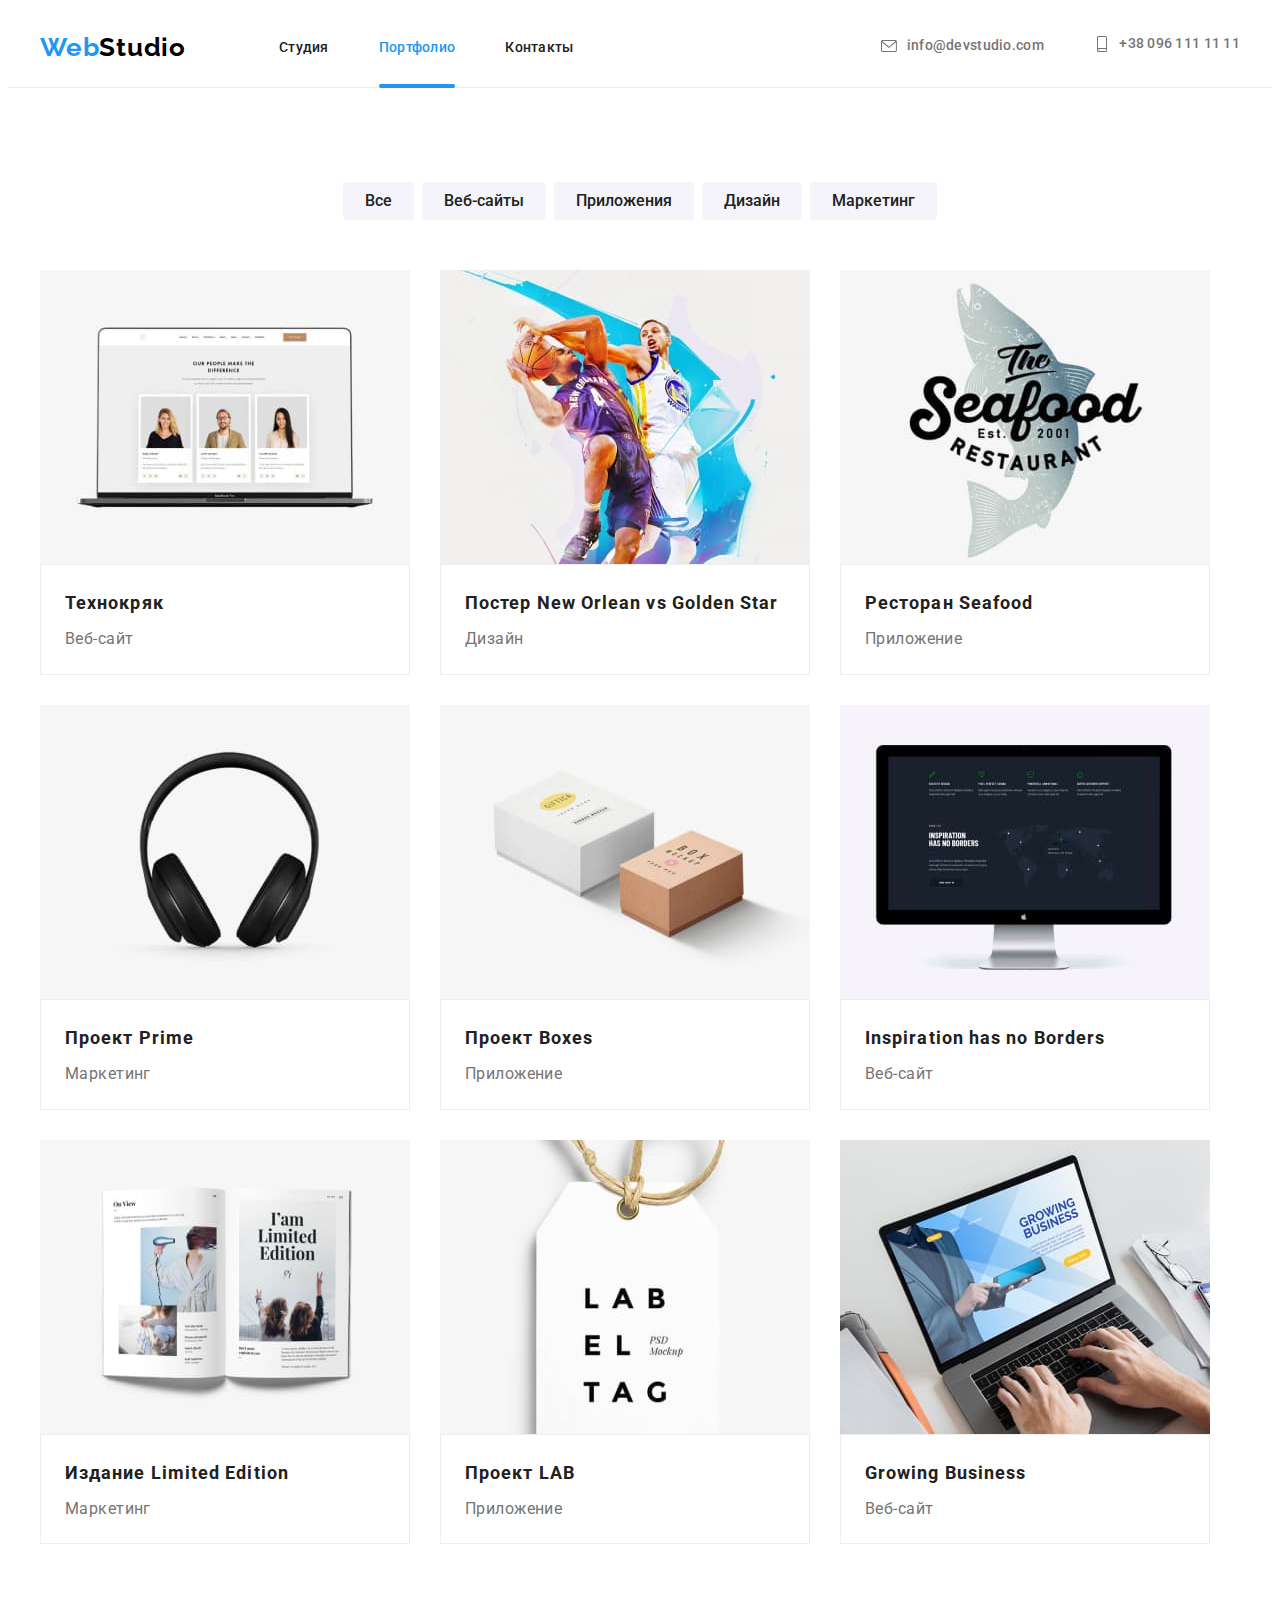
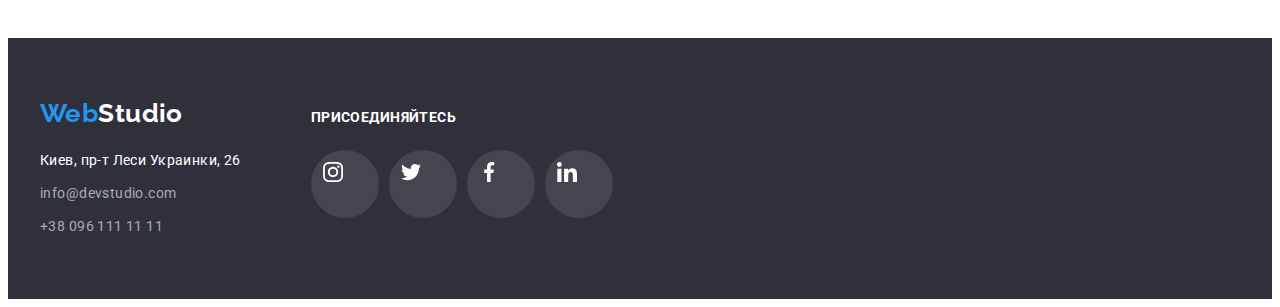
==== portfolio.html @ 2ba8c505 "склонував реп" ====
<!DOCTYPE html>
<html lang="en">
  <head>
    <meta charset="UTF-8" />
    <meta http-equiv="X-UA-Compatible" content="IE=edge" />
    <meta name="viewport" content="width=device-width, initial-scale=1.0" />
    <title>webstudio</title>

    <!--google fonts-->

    <link rel="preconnect" href="https://fonts.googleapis.com" />
    <link rel="preconnect" href="https://fonts.gstatic.com" crossorigin />
    <link
      href="https://fonts.googleapis.com/css2?family=Raleway:wght@700&family=Roboto:wght@400;500;700;900&display=swap"
      rel="stylesheet"
    />

    <!-- normalize -->

    <link
      rel="stylesheet"
      href="https://cdnjs.cloudflare.com/ajax/libs/modern-normalize/1.0.0/modern-normalize.min.css"
      integrity="sha512-ISS7cAi1PEhQ8jnbJpJZMd29NlhNj4AWYyLOSp2CE/CsHxTCu+r+t0D2yoJudVrd0/8fTVPUVDzY5Tvli75u/g=="
      crossorigin="anonymous"
    />

    <!--CSS-->

    <link rel="stylesheet" href="./css/styles.css" />
  </head>
  <body>
    <!--header page-->

    <header class="page-header">
      <div class="container header-container">
        <nav class="main-nav">
          <a href="#" class="logo-img" lang="en"
            ><span class="logo-web" lang="en">Web</span>Studio</a
          >

          <ul class="site-nav">
            <li class="site-nav-item">
              <a class="site-nav-link" href="./index.html">Студия</a>
            </li>
            <li class="site-nav-item">
              <a class="site-nav-link current" href="./portfolio.html">Портфолио</a>
            </li>
            <li class="site-nav-item">
              <a class="site-nav-link" href="">Контакты</a>
            </li>
          </ul>
        </nav>
        <ul class="auth-nav">
          <li class="auth-nav-item">
            <a class="auth-nav-link" href="mailto:info@devstudio.com">
              <svg class="auth-nav-icon" width="16" height="12">
                <use href="./images/symbol-defs.svg#icon-envelope"></use>
              </svg>
              info@devstudio.com</a
            >
          </li>
          <li class="auth-nav-item">
            <a class="auth-nav-link" href="tel:+380961111111">
              <svg class="auth-nav-icon" width="12" height="16">
                <use href="./images/symbol-defs.svg#icon-smartphone" width="10" height="16"></use>
              </svg>
              +38 096 111 11 11</a
            >
          </li>
        </ul>
      </div>
    </header>
    <main>
      <!--section-->

      <section class="section">
        <h1 class="visually-hidden">Заголовок которого нет</h1>
        <div class="container">
          <ul class="filter">
            <li class="filter-item">
              <button class="filter-button" type="button">Все</button>
            </li>
            <li class="filter-item">
              <button class="filter-button" type="button">Веб-сайты</button>
            </li>
            <li class="filter-item">
              <button class="filter-button" type="button">Приложения</button>
            </li>
            <li class="filter-item">
              <button class="filter-button" type="button">Дизайн</button>
            </li>
            <li class="filter-item">
              <button class="filter-button" type="button">Маркетинг</button>
            </li>
          </ul>

          <ul class="gallery">
            <li class="gallery-item">
              <a class="foto-link" href="#">
                <div class="product-thumb">
                  <p class="product-text">
                    Технокряк это современная площадка распространения коронавируса. Компании
                    используют эту платформу для цифрового шпионажа и атак на защищённые сервера
                    конкурентов.
                  </p>

                  <img src="./images/pphoto.jpg" alt="ноутбук" />
                </div>
                <div class="card-content">
                  <h2 class="gallery-title">Технокряк</h2>
                  <p class="gallery-text">Веб-сайт</p>
                </div></a
              >
            </li>

            <li class="gallery-item">
              <a class="foto-link" href="#">
                <div class="product-thumb">
                  <p class="product-text">
                    Технокряк это современная площадка распространения коронавируса. Компании
                    используют эту платформу для цифрового шпионажа и атак на защищённые сервера
                    конкурентов.
                  </p>
                  <img src="./images/pphoto1.jpg" alt="ноутбук" />
                </div>
                <div class="card-content">
                  <h2 class="gallery-title">Постер New Orlean vs Golden Star</h2>
                  <p class="gallery-text">Дизайн</p>
                </div></a
              >
            </li>

            <li class="gallery-item">
              <a class="foto-link" href="#">
                <div class="product-thumb">
                  <p class="product-text">
                    Технокряк это современная площадка распространения коронавируса. Компании
                    используют эту платформу для цифрового шпионажа и атак на защищённые сервера
                    конкурентов.
                  </p>
                  <img src="./images/pphoto2.jpg" alt="ноутбук" />
                </div>
                <div class="card-content">
                  <h2 class="gallery-title">Ресторан Seafood</h2>
                  <p class="gallery-text">Приложение</p>
                </div></a
              >
            </li>

            <li class="gallery-item">
              <a class="foto-link" href="#">
                <div class="product-thumb">
                  <p class="product-text">
                    Технокряк это современная площадка распространения коронавируса. Компании
                    используют эту платформу для цифрового шпионажа и атак на защищённые сервера
                    конкурентов.
                  </p>
                  <img src="./images/pphoto4.jpg" alt="ноутбук" />
                </div>
                <div class="card-content">
                  <h2 class="gallery-title">Проект Prime</h2>
                  <p class="gallery-text">Маркетинг</p>
                </div></a
              >
            </li>

            <li class="gallery-item">
              <a class="foto-link" href="#">
                <div class="product-thumb">
                  <p class="product-text">
                    Технокряк это современная площадка распространения коронавируса. Компании
                    используют эту платформу для цифрового шпионажа и атак на защищённые сервера
                    конкурентов.
                  </p>
                  <img src="./images/pphoto5.jpg" alt="ноутбук" />
                </div>
                <div class="card-content">
                  <h2 class="gallery-title">Проект Boxes</h2>
                  <p class="gallery-text">Приложение</p>
                </div></a
              >
            </li>

            <li class="gallery-item">
              <a class="foto-link" href="#">
                <div class="product-thumb">
                  <p class="product-text">
                    Технокряк это современная площадка распространения коронавируса. Компании
                    используют эту платформу для цифрового шпионажа и атак на защищённые сервера
                    конкурентов.
                  </p>
                  <img src="./images/pphoto6.jpg" alt="ноутбук" />
                </div>
                <div class="card-content">
                  <h2 class="gallery-title" lang="en">Inspiration has no Borders</h2>
                  <p class="gallery-text">Веб-сайт</p>
                </div></a
              >
            </li>

            <li class="gallery-item">
              <a class="foto-link" href="#">
                <div class="product-thumb">
                  <p class="product-text">
                    Технокряк это современная площадка распространения коронавируса. Компании
                    используют эту платформу для цифрового шпионажа и атак на защищённые сервера
                    конкурентов.
                  </p>
                  <img src="./images/pphoto7.jpg" alt="ноутбук" />
                </div>
                <div class="card-content">
                  <h2 class="gallery-title">Издание Limited Edition</h2>
                  <p class="gallery-text">Маркетинг</p>
                </div></a
              >
            </li>

            <li class="gallery-item">
              <a class="foto-link" href="#">
                <div class="product-thumb">
                  <p class="product-text">
                    Технокряк это современная площадка распространения коронавируса. Компании
                    используют эту платформу для цифрового шпионажа и атак на защищённые сервера
                    конкурентов.
                  </p>
                  <img src="./images/pphoto8.jpg" alt="ноутбук" />
                </div>
                <div class="card-content">
                  <h2 class="gallery-title">Проект LAB</h2>
                  <p class="gallery-text">Приложение</p>
                </div></a
              >
            </li>

            <li class="gallery-item">
              <a class="foto-link" href="#">
                <div class="product-thumb">
                  <p class="product-text">
                    Технокряк это современная площадка распространения коронавируса. Компании
                    используют эту платформу для цифрового шпионажа и атак на защищённые сервера
                    конкурентов.
                  </p>
                  <img src="./images/pphoto9.jpg" alt="ноутбук" />
                </div>
                <div class="card-content">
                  <h2 class="gallery-title" lang="en">Growing Business</h2>
                  <p class="gallery-text">Веб-сайт</p>
                </div></a
              >
            </li>
          </ul>
        </div>
      </section>
    </main>

    <!--Footer-->

    <footer class="footer">
      <div class="container footer-container">
        <div>
          <a href="#" class="logo-studio" lang="en"
            >Web<span class="logo" lang="en">Studio</span></a
          >
          <address>
            <ul class="contacts">
              <li class="contact-item">Киев, пр-т Леси Украинки, 26</li>
              <li class="contact-item">
                <a class="contact-item link" href="mailto:info@devstudio.com">info@devstudio.com</a>
              </li>
              <li class="contact-item">
                <a class="contact-item link" href="tel:+380961111111">+38 096 111 11 11</a>
              </li>
            </ul>
          </address>
        </div>

        <!-- social-footer -->

        <div class="social-footer">
          <b class="follow">Присоединяйтесь</b>
          <ul class="footer-item">
            <li class="logos">
              <a href="#" class="social-icon">
                <svg class="page" width="20" height="20">
                  <use href="./images/symbol-defs.svg#icon-instagram"></use>
                </svg>
              </a>
            </li>

            <li class="logos">
              <a href="#" class="social-icon"
                ><svg class="page" width="20" height="20">
                  <use href="./images/symbol-defs.svg#icon-twitter"></use></svg
              ></a>
            </li>

            <li class="logos">
              <a href="#" class="social-icon"
                ><svg class="page" width="20" height="20">
                  <use href="./images/symbol-defs.svg#icon-facebook"></use></svg
              ></a>
            </li>

            <li class="logos">
              <a href="#" class="social-icon"
                ><svg class="page" width="20" height="20">
                  <use href="./images/symbol-defs.svg#icon-linkedin"></use></svg
              ></a>
            </li>
          </ul>
        </div>
      </div>
    </footer>
  </body>
</html>
---- css/styles.css ----
h1,
h2,
h3,
h4,
h5,
h6,
p {
  margin: 0;
}

ul {
  margin: 0;
  padding: 0;
  list-style: none;
}

img {
  display: block;
  max-width: 100%;
  height: auto;
}

/* root */

:root {
  --accent-color: #2196f3;
  --primary-text-color: #757575;
  --bg-color: #f5f4fa;
  --title-text-color: #212121;
  --logo-color: #000000;
  --main-font: 'Roboto', sans-serif;
  --secondary-font: 'Raleway', sans-serif;
  --card-shadow: 0px 1px 3px rgba(0, 0, 0, 0.12), 0px 1px 1px rgba(0, 0, 0, 0.14),
    0px 2px 1px rgba(0, 0, 0, 0.2);
}

/* body */

body {
  font-family: var(--main-font);
  color: var(--primary-text-color);
  background-color: #ffffff;
  font-size: 14px;
  line-height: 1.7;
  letter-spacing: 0.03em;
}

/* logo */

.page-header {
  border-bottom: 1px solid #ececec;
}

.logo-img {
  color: var(--logo-color);
  font-family: var(--secondary-font);
  font-weight: 700;
  font-size: 26px;
  line-height: 1.19;
  text-decoration: none;
  letter-spacing: 0.03em;
  cursor: pointer;
  margin-right: 93px;
}

.logo-web {
  color: var(--accent-color);
  font-family: var(--secondary-font);
  font-weight: 700;
  font-size: 26px;
  line-height: 1.19;
  letter-spacing: 0.03em;
  text-decoration: none;
}

/* main-nav */

.main-nav {
  display: flex;
  align-items: center;
}

.header-container {
  align-items: center;
  display: flex;
}

.container {
  margin-left: auto;
  margin-right: auto;
  padding-left: 15px;
  padding-right: 15px;
  width: 1200px;
}

/* navbar */

.site-nav {
  padding-left: 0;
  display: flex;
}

.site-nav-item {
  margin-right: 50px;
}

.site-nav-item:last-child {
  margin-right: 0;
}

.site-nav-link {
  color: var(--title-text-color);
  font-weight: 500;
  line-height: 1.1;
  padding-top: 32px;
  padding-bottom: 32px;
  letter-spacing: 0.02em;

  position: relative;
  transition: color 250ms cubic-bezier(0.4, 0, 0.2, 1);
}

.site-nav-link::after {
  content: '';

  position: absolute;
  left: 0;
  bottom: -1px;

  width: 100%;
  height: 4px;
  border-radius: 2px;
  background-color: var(--accent-color);
  transition: background-color 250ms cubic-bezier(0.4, 0, 0.2, 1);
  opacity: 0;
}

.site-nav-link.current::after {
  opacity: 1;
}

.site-nav-link:hover,
.site-nav-link:focus {
  color: var(--accent-color);
}

.site-nav-link.current {
  color: var(--accent-color);
}

/* contact list */

.auth-nav-link {
  display: flex;
  align-items: center;
  color: var(--primary-text-color);
  font-weight: 500;
  line-height: 1.1;
  letter-spacing: 0.02em;
  text-decoration: none;
  transition: color 250ms cubic-bezier(0.4, 0, 0.2, 1);
}

.auth-nav {
  margin-left: auto;
  list-style: none;
}

.auth-nav-item {
  display: inline-block;
}

.auth-nav-icon {
  fill: var(--primary-text-color);
  margin-right: 10px;
  transition: color 250ms cubic-bezier(0.4, 0, 0.2, 1);
}

.auth-nav-link:hover .auth-nav-icon,
.auth-nav-link:focus .auth-nav-icon {
  fill: var(--accent-color);
}

.auth-nav-item:not(:last-child) {
  margin-right: 50px;
}

.auth-nav-link:hover,
.auth-nav-link:focus {
  color: var(--accent-color);
}

/* hero */

.hero {
  background-repeat: no-repeat;
  background-position: center;
  background-size: cover;
  background-color: #2f303a;
  background-image: linear-gradient(rgba(47, 48, 58, 0.4), rgba(47, 48, 58, 0.4)),
    url('../images/bg.jpg');
  max-width: 1600px;
  text-align: center;
  margin-left: auto;
  margin-right: auto;
  padding-top: 200px;
  padding-bottom: 200px;
}

.hero-title {
  color: #ffffff;
  font-weight: 900;
  font-size: 44px;
  line-height: 1.36;
  letter-spacing: 0.06em;
  margin-bottom: 30px;
  text-transform: uppercase;
}

/* herob-btn */

.hero-btn {
  color: #ffffff;
  background-color: var(--accent-color);
  font-weight: 700;
  width: 200px;
  height: 50px;
  line-height: 1.88;
  letter-spacing: 0.06em;
  border-radius: 4px;
  border: transparent;
  cursor: pointer;
  transition: color 250ms cubic-bezier(0.4, 0, 0.2, 1),
    background-color 250ms cubic-bezier(0.4, 0, 0.2, 1);
}

.hero-btn:hover,
.hero-btn:focus {
  background-color: #188ce8;
}

/* section1 */

.visually-hidden {
  position: absolute;
  clip: rect(0 0 0 0);
  width: 1px;
  height: 1px;
  margin: -1px;
}

.features {
  display: flex;
  margin: 0;
}

.features-box {
  display: flex;
  align-items: center;
  justify-content: center;
  background-color: #f5f4fa;
  padding: 25px 0;
  border-radius: 4px;
}

.features-item:not(:last-child) {
  margin-right: 30px;
}

.features-item {
  list-style: none;
}

.features-title {
  color: var(--title-text-color);
  font-size: 16px;
  line-height: 1.2;
  margin-top: 30px;
  margin-bottom: 10px;
  text-transform: uppercase;
}

/* section2 */

.floor {
  background-color: var(--bg-color);
}

.section {
  padding-top: 94px;
  padding-bottom: 94px;
}

.work-section {
  padding-top: 0;
}

.team-box {
  padding-top: 30px;
  padding-bottom: 30px;
  background-color: #ffffff;
}

.work-title {
  color: var(--title-text-color);
  font-size: 36px;
  font-weight: 700;
  line-height: 1.16;
  text-align: center;
  margin-bottom: 50px;
}

.works {
  display: flex;
  justify-content: space-between;
}

.works-item {
  position: relative;
  list-style: none;
}

p.label {
  display: flex;
  position: absolute;
  bottom: 0;
  line-height: 1.14;
  text-transform: uppercase;
  align-items: center;
  justify-content: center;
  width: 100%;
  height: 70px;
  background: rgba(47, 48, 58, 0.8);
  color: #ffffff;
}

.team {
  margin: 0;
  display: flex;
}

.team-item {
  overflow: hidden;
  box-shadow: var(--card-shadow);
  border-radius: 0px 0px 4px 4px;
}

.team-item:not(:last-child) {
  margin-right: 30px;
}

.team-title {
  color: var(--title-text-color);
  font-size: 16px;
  line-height: 1.19;
  text-align: center;
  margin-bottom: 10px;
}

.team-text {
  color: var(--primary-text-color);
  font-size: 16px;
  line-height: 1.19;
  text-align: center;
  margin-bottom: 16px;
}

.social {
  display: flex;
  justify-content: center;
}

.icons:not(:last-child) {
  margin-right: 10px;
}

.social-link {
  display: flex;
  border-radius: 50px;
  padding: 12px;
  fill: #afb1b8;
  transition: background-color 250ms cubic-bezier(0.4, 0, 0.2, 1);
}

.social-link:hover,
.social-link:focus {
  background-color: var(--accent-color);
  fill: #ffffff;
}

.pages {
  transition: fill 250ms cubic-bezier(0.4, 0, 0.2, 1),
    border-radius 250ms cubic-bezier(0.4, 0, 0.2, 1);
}

/* clients */

.clients {
  display: flex;
  justify-content: center;
  text-align: center;
}

.more {
  padding: 16px 32px;
  fill: #afb1b8;
  border: 1px solid #afb1b8;
  border-radius: 4px;
  transition: border 250ms cubic-bezier(0.4, 0, 0.2, 1);
}

.more:hover,
.more:focus {
  fill: var(--accent-color);
  border-color: var(--accent-color);
}

.clients-item:not(:last-child) {
  margin-right: 30px;
}

/* footer */

.footer {
  padding-top: 60px;
  padding-bottom: 60px;
  background-color: #2f303a;
}

.logo {
  font-family: var(--secondary-font);
  color: #ffffff;
  font-weight: 700;
  font-size: 26px;
  line-height: 1.19;
  text-decoration: none;
  cursor: pointer;
  display: inline-block;
}

.logo-studio {
  font-family: var(--secondary-font);
  color: var(--accent-color);
  font-weight: 700;
  font-size: 26px;
  line-height: 1.19;
  text-decoration: none;
  cursor: pointer;
}

.footer .logo-studio {
  margin-bottom: 20px;
}
.contacts {
  margin: 0;
}

.contact-item {
  color: #ffffff;
  font-style: normal;
  list-style: none;
}

.contact-item:not(:last-child) {
  margin-bottom: 9px;
}

.contact-item .link {
  color: rgba(255, 255, 255, 0.6);
  font-style: normal;
  text-decoration: none;
  list-style: none;
  transition: color 250ms cubic-bezier(0.4, 0, 0.2, 1);
}

.contact-item .link:hover,
.contact-item .link:focus {
  color: var(--accent-color);
}

.footer-container {
  display: flex;
  align-items: baseline;
}

.social-footer {
  margin-left: 70px;
}

.follow {
  line-height: 1.14;
  text-transform: uppercase;
  color: #ffffff;
  font-style: normal;
}

.footer-item {
  display: flex;
  margin: 0;
  margin-top: 20px;
}

.logos:not(:last-child) {
  margin-right: 10px;
}

.icons:not(:last-child) {
  margin-right: 10px;
}

.social-icon {
  width: 44px;
  height: 44px;
  border-radius: 50px;
  padding: 12px;
  fill: #ffffff;
  background-color: rgba(255, 255, 255, 0.1);
  transition: background-color 250ms cubic-bezier(0.4, 0, 0.2, 1);
}

.social-icon:hover,
.social-icon:focus {
  background-color: var(--accent-color);
  fill: #ffffff;
}

/* modal */

.backdrop {
  position: fixed;
  top: 0;
  left: 0;
  width: 100%;
  height: 100%;
}

.close-icon {
  width: 30px;
  height: 30px;
}

/* Portfolio */

/* filter */

.filter {
  justify-content: center;
  display: flex;
  margin-bottom: 50px;
}

.filter-item {
  list-style-type: none;
}

.filter-item:not(:last-child) {
  margin-right: 8px;
}

.filter-button {
  color: var(--title-text-color);
  background-color: #f5f4fa;
  font-family: var(--main-font);
  font-weight: 500;
  font-size: 16px;
  line-height: 1.6;
  border-radius: 4px;
  border: none;
  padding: 6px 22px;
  transition: color 250ms cubic-bezier(0.4, 0, 0.2, 1),
    background-color 250ms cubic-bezier(0.4, 0, 0.2, 1),
    box-shadow 250ms cubic-bezier(0.4, 0, 0.2, 1);
}

.filter-button:hover,
.filter-button:focus {
  color: #ffffff;
  background-color: var(--accent-color);
  box-shadow: 0px 3px 1px rgba(0, 0, 0, 0.1), 0px 1px 2px rgba(0, 0, 0, 0.08),
    0px 2px 2px rgba(0, 0, 0, 0.12);
  border-radius: 4px;
}

/* galery */

.gallery {
  padding: 0;
  margin: 0;
  margin-top: -30px;
  margin-left: -30px;
  list-style: none;
  display: flex;
  flex-wrap: wrap;
}

.gallery-item {
  margin-top: 30px;
  margin-left: 30px;
  list-style: none;
}

.card-content {
  background: #ffffff;
  border: 1px solid #eeeeee;
  padding: 20px 24px 20px 24px;
}

.foto-link:hover,
.foto-link:focus {
  box-shadow: 0px 1px 1px rgba(0, 0, 0, 0.12), 0px 4px 4px rgba(0, 0, 0, 0.06),
    1px 4px 6px rgba(0, 0, 0, 0.16);
}

.gallery-title {
  color: var(--title-text-color);
  font-style: normal;
  font-weight: 700;
  font-size: 18px;
  line-height: 2;
  letter-spacing: 0.06em;
}

.gallery-text {
  color: var(--primary-text-color);
  font-size: 16px;
  margin-top: 4px;
  line-height: 1.8;
}

.foto-link:hover .product-text,
.foto-link:focus .product-text {
  opacity: 1;
}

.product-thumb {
  position: relative;

  overflow: hidden;
}

.product-thumb:hover::before {
  opacity: 1;
}

.product-thumb::before {
  position: absolute;
  content: '';
  width: 100%;
  height: 100%;
  background-color: rgba(33, 150, 243, 0.9);

  transform: translateY(100%);
  transition: transform 250ms cubic-bezier(0.4, 0, 0.2, 1),
    background-color 250ms cubic-bezier(0.4, 0, 0.2, 1),
    box-shadow 250ms cubic-bezier(0.4, 0, 0.2, 1);
}

.product-text {
  position: absolute;
  font-size: 18px;
  line-height: 1.55;
  color: #ffffff;
  display: flex;
  top: 50%;
  left: 50%;
  transform: translate(-50%, -50%);
  width: 322px;
  height: 168px;

  opacity: 0;
  transition: transform 250ms cubic-bezier(0.4, 0, 0.2, 1), color 250ms cubic-bezier(0.4, 0, 0.2, 1);
}

.gallery-item:hover .product-thumb::before,
.gallery-item:focus .product-thumb::before {
  transform: translateY(0);
}

a {
  display: block;
  text-decoration: none;
}

.backdrop {
  position: fixed;
  top: 0;
  left: 0;
  width: 100%;
  height: 100%;
  background: rgba(0, 0, 0, 0.2);
  opacity: 1;
  transition: opacity 250ms cubic-bezier(0.4, 0, 0.2, 1);
}

.backdrop.is-hidden {
  opacity: 0;
  pointer-events: none;
  visibility: inherit;
}

.backdrop.is-hidden .modal {
  transform: translate(-50%, -50%) scale(1.1);
}

.modal {
  position: absolute;
  top: 50%;
  left: 50%;
  transform: translate(-50%, -50%) scale(1);

  min-width: 528px;
  min-height: 581px;
  padding: 15px;

  background-color: #ffffff;
  box-shadow: 0px 1px 3px rgba(0, 0, 0, 0.12), 0px 1px 1px rgba(0, 0, 0, 0.14),
    0px 2px 1px rgba(0, 0, 0, 0.2);
  border-radius: 4px;
  transition: transform 250ms cubic-bezier(0.4, 0, 0.2, 1);
}

.close-icon {
  position: absolute;
  top: 8px;
  right: 8px;
  padding: 6px;
  border-radius: 50%;
  background-color: #ffffff;
  border: 1px solid rgba(0, 0, 0, 0.1);
  cursor: pointer;
  transition: fill 250ms cubic-bezier(0.4, 0, 0.2, 1);
}
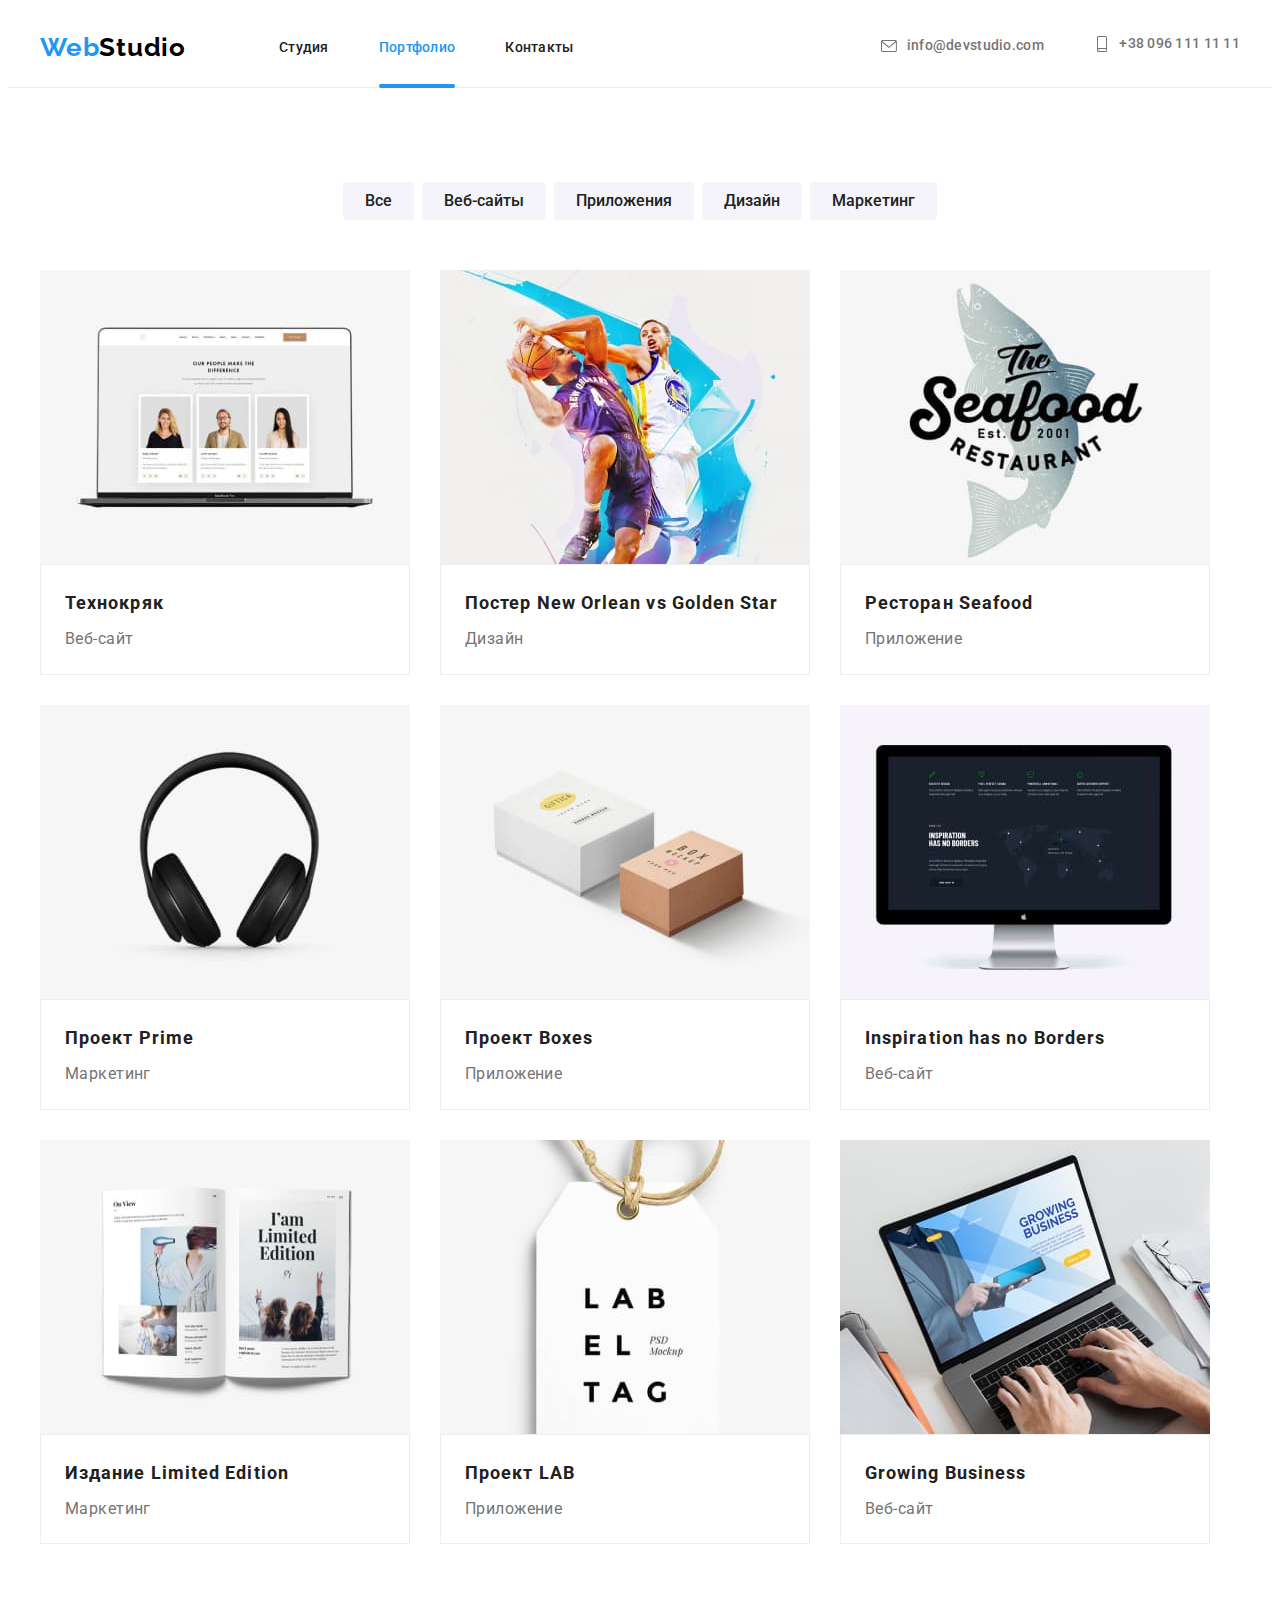
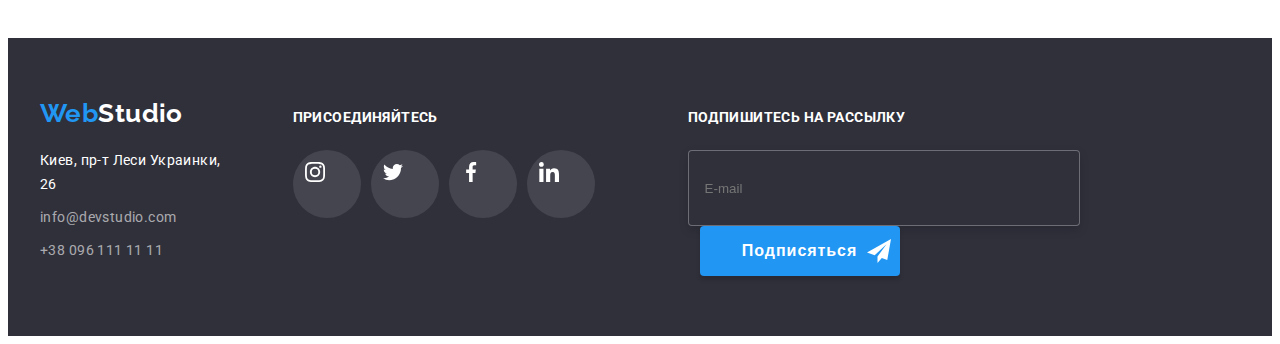
==== commit 642375e6: "портфоліо" ====
--- a/portfolio.html
+++ b/portfolio.html
@@ -43,7 +43,9 @@
               <a class="site-nav-link" href="./index.html">Студия</a>
             </li>
             <li class="site-nav-item">
-              <a class="site-nav-link current" href="./portfolio.html">Портфолио</a>
+              <a class="site-nav-link current" href="./portfolio.html"
+                >Портфолио</a
+              >
             </li>
             <li class="site-nav-item">
               <a class="site-nav-link" href="">Контакты</a>
@@ -62,7 +64,11 @@
           <li class="auth-nav-item">
             <a class="auth-nav-link" href="tel:+380961111111">
               <svg class="auth-nav-icon" width="12" height="16">
-                <use href="./images/symbol-defs.svg#icon-smartphone" width="10" height="16"></use>
+                <use
+                  href="./images/symbol-defs.svg#icon-smartphone"
+                  width="10"
+                  height="16"
+                ></use>
               </svg>
               +38 096 111 11 11</a
             >
@@ -99,9 +105,9 @@
               <a class="foto-link" href="#">
                 <div class="product-thumb">
                   <p class="product-text">
-                    Технокряк это современная площадка распространения коронавируса. Компании
-                    используют эту платформу для цифрового шпионажа и атак на защищённые сервера
-                    конкурентов.
+                    Технокряк это современная площадка распространения
+                    коронавируса. Компании используют эту платформу для
+                    цифрового шпионажа и атак на защищённые сервера конкурентов.
                   </p>
 
                   <img src="./images/pphoto.jpg" alt="ноутбук" />
@@ -117,14 +123,16 @@
               <a class="foto-link" href="#">
                 <div class="product-thumb">
                   <p class="product-text">
-                    Технокряк это современная площадка распространения коронавируса. Компании
-                    используют эту платформу для цифрового шпионажа и атак на защищённые сервера
-                    конкурентов.
+                    Технокряк это современная площадка распространения
+                    коронавируса. Компании используют эту платформу для
+                    цифрового шпионажа и атак на защищённые сервера конкурентов.
                   </p>
                   <img src="./images/pphoto1.jpg" alt="ноутбук" />
                 </div>
                 <div class="card-content">
-                  <h2 class="gallery-title">Постер New Orlean vs Golden Star</h2>
+                  <h2 class="gallery-title">
+                    Постер New Orlean vs Golden Star
+                  </h2>
                   <p class="gallery-text">Дизайн</p>
                 </div></a
               >
@@ -134,9 +142,9 @@
               <a class="foto-link" href="#">
                 <div class="product-thumb">
                   <p class="product-text">
-                    Технокряк это современная площадка распространения коронавируса. Компании
-                    используют эту платформу для цифрового шпионажа и атак на защищённые сервера
-                    конкурентов.
+                    Технокряк это современная площадка распространения
+                    коронавируса. Компании используют эту платформу для
+                    цифрового шпионажа и атак на защищённые сервера конкурентов.
                   </p>
                   <img src="./images/pphoto2.jpg" alt="ноутбук" />
                 </div>
@@ -151,9 +159,9 @@
               <a class="foto-link" href="#">
                 <div class="product-thumb">
                   <p class="product-text">
-                    Технокряк это современная площадка распространения коронавируса. Компании
-                    используют эту платформу для цифрового шпионажа и атак на защищённые сервера
-                    конкурентов.
+                    Технокряк это современная площадка распространения
+                    коронавируса. Компании используют эту платформу для
+                    цифрового шпионажа и атак на защищённые сервера конкурентов.
                   </p>
                   <img src="./images/pphoto4.jpg" alt="ноутбук" />
                 </div>
@@ -168,9 +176,9 @@
               <a class="foto-link" href="#">
                 <div class="product-thumb">
                   <p class="product-text">
-                    Технокряк это современная площадка распространения коронавируса. Компании
-                    используют эту платформу для цифрового шпионажа и атак на защищённые сервера
-                    конкурентов.
+                    Технокряк это современная площадка распространения
+                    коронавируса. Компании используют эту платформу для
+                    цифрового шпионажа и атак на защищённые сервера конкурентов.
                   </p>
                   <img src="./images/pphoto5.jpg" alt="ноутбук" />
                 </div>
@@ -185,14 +193,16 @@
               <a class="foto-link" href="#">
                 <div class="product-thumb">
                   <p class="product-text">
-                    Технокряк это современная площадка распространения коронавируса. Компании
-                    используют эту платформу для цифрового шпионажа и атак на защищённые сервера
-                    конкурентов.
+                    Технокряк это современная площадка распространения
+                    коронавируса. Компании используют эту платформу для
+                    цифрового шпионажа и атак на защищённые сервера конкурентов.
                   </p>
                   <img src="./images/pphoto6.jpg" alt="ноутбук" />
                 </div>
                 <div class="card-content">
-                  <h2 class="gallery-title" lang="en">Inspiration has no Borders</h2>
+                  <h2 class="gallery-title" lang="en">
+                    Inspiration has no Borders
+                  </h2>
                   <p class="gallery-text">Веб-сайт</p>
                 </div></a
               >
@@ -202,9 +212,9 @@
               <a class="foto-link" href="#">
                 <div class="product-thumb">
                   <p class="product-text">
-                    Технокряк это современная площадка распространения коронавируса. Компании
-                    используют эту платформу для цифрового шпионажа и атак на защищённые сервера
-                    конкурентов.
+                    Технокряк это современная площадка распространения
+                    коронавируса. Компании используют эту платформу для
+                    цифрового шпионажа и атак на защищённые сервера конкурентов.
                   </p>
                   <img src="./images/pphoto7.jpg" alt="ноутбук" />
                 </div>
@@ -219,9 +229,9 @@
               <a class="foto-link" href="#">
                 <div class="product-thumb">
                   <p class="product-text">
-                    Технокряк это современная площадка распространения коронавируса. Компании
-                    используют эту платформу для цифрового шпионажа и атак на защищённые сервера
-                    конкурентов.
+                    Технокряк это современная площадка распространения
+                    коронавируса. Компании используют эту платформу для
+                    цифрового шпионажа и атак на защищённые сервера конкурентов.
                   </p>
                   <img src="./images/pphoto8.jpg" alt="ноутбук" />
                 </div>
@@ -236,9 +246,9 @@
               <a class="foto-link" href="#">
                 <div class="product-thumb">
                   <p class="product-text">
-                    Технокряк это современная площадка распространения коронавируса. Компании
-                    используют эту платформу для цифрового шпионажа и атак на защищённые сервера
-                    конкурентов.
+                    Технокряк это современная площадка распространения
+                    коронавируса. Компании используют эту платформу для
+                    цифрового шпионажа и атак на защищённые сервера конкурентов.
                   </p>
                   <img src="./images/pphoto9.jpg" alt="ноутбук" />
                 </div>
@@ -265,10 +275,14 @@
             <ul class="contacts">
               <li class="contact-item">Киев, пр-т Леси Украинки, 26</li>
               <li class="contact-item">
-                <a class="contact-item link" href="mailto:info@devstudio.com">info@devstudio.com</a>
+                <a class="contact-item link" href="mailto:info@devstudio.com"
+                  >info@devstudio.com</a
+                >
               </li>
               <li class="contact-item">
-                <a class="contact-item link" href="tel:+380961111111">+38 096 111 11 11</a>
+                <a class="contact-item link" href="tel:+380961111111"
+                  >+38 096 111 11 11</a
+                >
               </li>
             </ul>
           </address>
@@ -309,6 +323,29 @@
             </li>
           </ul>
         </div>
+
+        <!-- Feedback -->
+
+        <div class="box">
+          <b class="subscribe">подпишитесь на рассылку</b>
+          <form class="footer-form">
+            <label for="mail" class="mail-label"></label>
+            <input
+              type="email"
+              name="mail"
+              placeholder="E-mail"
+              id="mail"
+              class="mail-text"
+              autocomplete="on"
+            />
+            <button type="submit" class="button button-icon">
+              <span class="#">Подписяться</span>
+              <svg class="logo-icon" width="24" height="24">
+                <use href="./images/symbol-defs.svg#icon-icon-send"></use>
+              </svg>
+            </button>
+          </form>
+        </div>
       </div>
     </footer>
   </body>
--- a/css/styles.css
+++ b/css/styles.css
@@ -28,10 +28,10 @@
   --bg-color: #f5f4fa;
   --title-text-color: #212121;
   --logo-color: #000000;
-  --main-font: 'Roboto', sans-serif;
-  --secondary-font: 'Raleway', sans-serif;
-  --card-shadow: 0px 1px 3px rgba(0, 0, 0, 0.12), 0px 1px 1px rgba(0, 0, 0, 0.14),
-    0px 2px 1px rgba(0, 0, 0, 0.2);
+  --main-font: "Roboto", sans-serif;
+  --secondary-font: "Raleway", sans-serif;
+  --card-shadow: 0px 1px 3px rgba(0, 0, 0, 0.12),
+    0px 1px 1px rgba(0, 0, 0, 0.14), 0px 2px 1px rgba(0, 0, 0, 0.2);
 }
 
 /* body */
@@ -121,7 +121,7 @@
 }
 
 .site-nav-link::after {
-  content: '';
+  content: "";
 
   position: absolute;
   left: 0;
@@ -197,8 +197,11 @@
   background-position: center;
   background-size: cover;
   background-color: #2f303a;
-  background-image: linear-gradient(rgba(47, 48, 58, 0.4), rgba(47, 48, 58, 0.4)),
-    url('../images/bg.jpg');
+  background-image: linear-gradient(
+      rgba(47, 48, 58, 0.4),
+      rgba(47, 48, 58, 0.4)
+    ),
+    url("../images/bg.jpg");
   max-width: 1600px;
   text-align: center;
   margin-left: auto;
@@ -539,6 +542,12 @@
   height: 30px;
 }
 
+.close-window:hover,
+.close-window:focus {
+  fill: var(--accent-color);
+  transition: fill 250ms cubic-bezier(0.4, 0, 0.2, 1);
+}
+
 /* Portfolio */
 
 /* filter */
@@ -644,7 +653,7 @@
 
 .product-thumb::before {
   position: absolute;
-  content: '';
+  content: "";
   width: 100%;
   height: 100%;
   background-color: rgba(33, 150, 243, 0.9);
@@ -668,11 +677,11 @@
   height: 168px;
 
   opacity: 0;
-  transition: transform 250ms cubic-bezier(0.4, 0, 0.2, 1), color 250ms cubic-bezier(0.4, 0, 0.2, 1);
-}
-
-.gallery-item:hover .product-thumb::before,
-.gallery-item:focus .product-thumb::before {
+  transition: transform 250ms cubic-bezier(0.4, 0, 0.2, 1),
+    color 250ms cubic-bezier(0.4, 0, 0.2, 1);
+}
+
+.gallery-item:hover .product-thumb::before {
   transform: translateY(0);
 }
 
@@ -680,6 +689,72 @@
   display: block;
   text-decoration: none;
 }
+
+/* <!-- Feedback --> */
+
+.box {
+  margin-left: 93px;
+}
+
+.subscribe {
+  font-weight: 700;
+  line-height: 1.14;
+  text-transform: uppercase;
+  color: #ffffff;
+  font-style: normal;
+}
+
+.footer-form input {
+  width: 358px;
+  height: 50px;
+  margin-top: 20px;
+  color: #ffffff;
+  background: #2f303a;
+  border: 1px solid rgba(255, 255, 255, 0.3);
+  filter: drop-shadow(0px 4px 4px rgba(0, 0, 0, 0.15));
+  border-radius: 4px;
+}
+
+.button {
+  margin-left: 12px;
+  width: 200px;
+  height: 50px;
+  font-weight: 700;
+  font-size: 16px;
+  line-height: 1.87;
+  letter-spacing: 0.06em;
+  color: #ffffff;
+  background-color: var(--accent-color);
+  box-shadow: 0px 4px 4px rgba(0, 0, 0, 0.15);
+  border-radius: 4px;
+  border: none;
+  transition: background-color 250ms cubic-bezier(0.4, 0, 0.2, 1);
+}
+
+.button:hover,
+.button:focus {
+  background-color: #188ce8;
+}
+
+.button.button-icon {
+  position: relative;
+}
+
+.logo-icon {
+  position: absolute;
+  top: 50%;
+  transform: translateY(-50%);
+  margin: 0%;
+  margin-left: 10px;
+}
+
+.write {
+  display: flex;
+  align-items: center;
+  justify-content: center;
+}
+
+/* backdrop */
 
 .backdrop {
   position: fixed;
@@ -710,7 +785,7 @@
 
   min-width: 528px;
   min-height: 581px;
-  padding: 15px;
+  padding: 40px;
 
   background-color: #ffffff;
   box-shadow: 0px 1px 3px rgba(0, 0, 0, 0.12), 0px 1px 1px rgba(0, 0, 0, 0.14),
@@ -730,3 +805,163 @@
   cursor: pointer;
   transition: fill 250ms cubic-bezier(0.4, 0, 0.2, 1);
 }
+
+.form-title {
+  display: block;
+  text-align: center;
+  font-size: 20px;
+  line-height: 1.15;
+  margin: 0;
+  margin-bottom: 12px;
+  color: var(--title-text-color);
+}
+
+.form {
+  width: 448px;
+}
+
+.form-field:not(:last-child) {
+  margin-bottom: 10px;
+}
+
+.form-label {
+  font-weight: 400;
+  font-size: 12px;
+  line-height: 1.16;
+  letter-spacing: 0.01em;
+}
+
+.form-comment {
+  resize: none;
+  width: 448px;
+  height: 120px;
+  margin-bottom: 10px;
+  border: 1px solid rgba(33, 33, 33, 0.2);
+  box-sizing: border-box;
+  border-radius: 4px;
+}
+
+input,
+textarea {
+  padding: 12px 16px;
+}
+
+.form-input {
+  width: 100%;
+  height: 40px;
+  border: 1px solid rgba(33, 33, 33, 0.2);
+  border-radius: 4px;
+  margin-top: 4px;
+  outline: none;
+}
+
+.form-input:hover + .icon-form,
+.form-input:focus-within + .icon-form {
+  fill: var(--accent-color);
+  transition: fill 250ms cubic-bezier(0.4, 0, 0.2, 1);
+}
+
+.form-input:hover,
+.form-input:focus {
+  border-color: var(--accent-color);
+  transition: border-color 250ms cubic-bezier(0.4, 0, 0.2, 1);
+}
+
+.form-comment:hover,
+.form-comment:focus {
+  border-color: var(--accent-color);
+  transition: border-color 250ms cubic-bezier(0.4, 0, 0.2, 1);
+}
+
+.private {
+  display: inline-flex;
+  font-weight: 400;
+  padding-left: 8.38px;
+  line-height: 1.71;
+  color: var(--primary-text-color);
+}
+
+.conditions {
+  line-height: 1.71;
+  color: var(--accent-color);
+  text-decoration: underline;
+}
+
+.button-send {
+  display: block;
+  margin-left: auto;
+  margin-right: auto;
+  width: 200px;
+  height: 50px;
+  font-weight: 700;
+  font-size: 16px;
+  line-height: 1.87;
+  letter-spacing: 0.06em;
+  margin-top: 30px;
+  padding: 10px 55px;
+  color: #ffffff;
+  background-color: var(--accent-color);
+  cursor: pointer;
+  box-shadow: 0px 4px 4px rgba(0, 0, 0, 0.15);
+  border-radius: 4px;
+  border: none;
+  transition: background-color 250ms cubic-bezier(0.4, 0, 0.2, 1);
+}
+
+.button-send:hover,
+.button-send:focus {
+  background-color: #188ce8;
+}
+
+.form-field {
+  position: relative;
+}
+
+.form-field input {
+  padding-left: 35px;
+}
+
+.icon-form {
+  position: absolute;
+  top: 55%;
+  left: 12px;
+}
+
+.icon-form:hover,
+.icon-form:focus {
+  fill: var(--accent-color);
+  transition: fill 250ms cubic-bezier(0.4, 0, 0.2, 1);
+}
+
+.checkbox {
+  -webkit-appearance: none;
+  -moz-appearance: none;
+  appearance: none;
+
+  position: absolute;
+}
+
+.field {
+  display: flex;
+  align-items: center;
+}
+
+.checkbox-icon {
+  display: inline-block;
+  width: 16px;
+  height: 15px;
+  border: 2px solid var(--title-text-color);
+  border-radius: 4px;
+}
+
+.checkbox:checked + .checkbox-icon {
+  border-color: var(--accent-color);
+  background-color: var(--accent-color);
+  background-size: contain;
+  background-origin: border-box;
+}
+
+.icon-check {
+  position: absolute;
+  transform: translate(22%);
+}
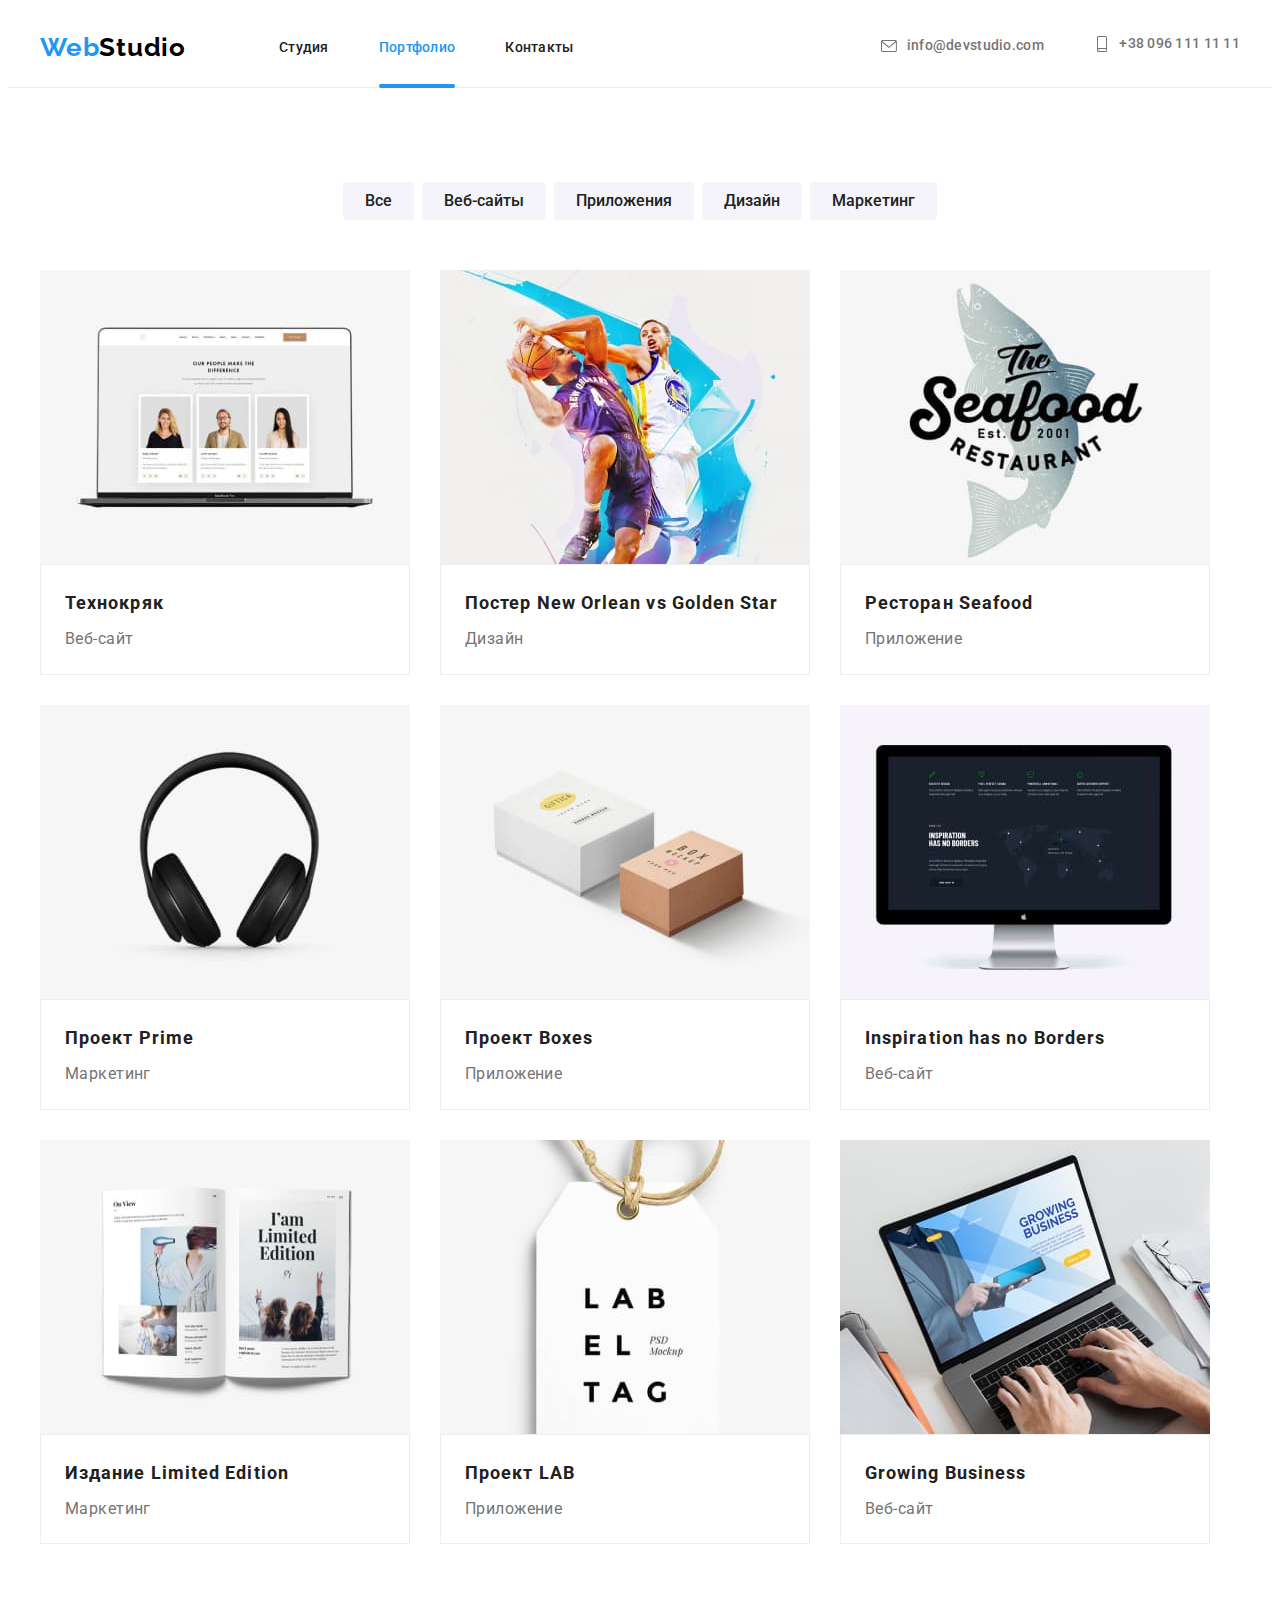
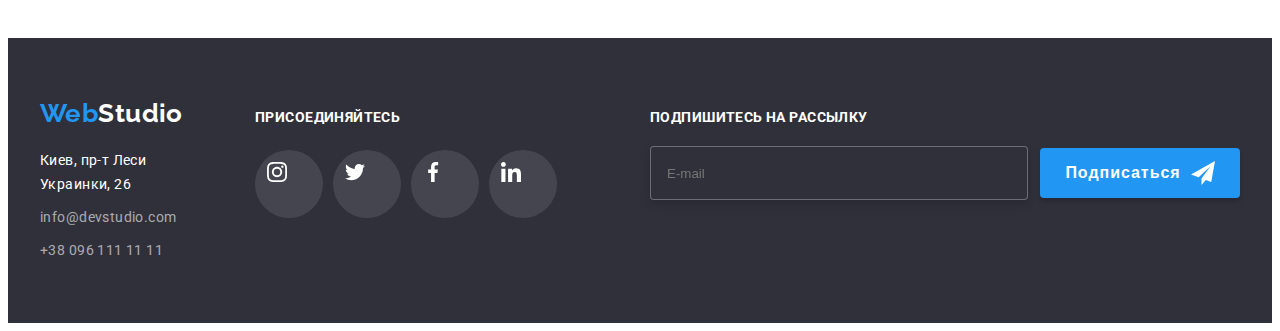
==== commit 92b215f7: "футер" ====
--- a/portfolio.html
+++ b/portfolio.html
@@ -43,9 +43,7 @@
               <a class="site-nav-link" href="./index.html">Студия</a>
             </li>
             <li class="site-nav-item">
-              <a class="site-nav-link current" href="./portfolio.html"
-                >Портфолио</a
-              >
+              <a class="site-nav-link current" href="./portfolio.html">Портфолио</a>
             </li>
             <li class="site-nav-item">
               <a class="site-nav-link" href="">Контакты</a>
@@ -64,11 +62,7 @@
           <li class="auth-nav-item">
             <a class="auth-nav-link" href="tel:+380961111111">
               <svg class="auth-nav-icon" width="12" height="16">
-                <use
-                  href="./images/symbol-defs.svg#icon-smartphone"
-                  width="10"
-                  height="16"
-                ></use>
+                <use href="./images/symbol-defs.svg#icon-smartphone" width="10" height="16"></use>
               </svg>
               +38 096 111 11 11</a
             >
@@ -105,9 +99,9 @@
               <a class="foto-link" href="#">
                 <div class="product-thumb">
                   <p class="product-text">
-                    Технокряк это современная площадка распространения
-                    коронавируса. Компании используют эту платформу для
-                    цифрового шпионажа и атак на защищённые сервера конкурентов.
+                    Технокряк это современная площадка распространения коронавируса. Компании
+                    используют эту платформу для цифрового шпионажа и атак на защищённые сервера
+                    конкурентов.
                   </p>
 
                   <img src="./images/pphoto.jpg" alt="ноутбук" />
@@ -123,16 +117,14 @@
               <a class="foto-link" href="#">
                 <div class="product-thumb">
                   <p class="product-text">
-                    Технокряк это современная площадка распространения
-                    коронавируса. Компании используют эту платформу для
-                    цифрового шпионажа и атак на защищённые сервера конкурентов.
+                    Технокряк это современная площадка распространения коронавируса. Компании
+                    используют эту платформу для цифрового шпионажа и атак на защищённые сервера
+                    конкурентов.
                   </p>
                   <img src="./images/pphoto1.jpg" alt="ноутбук" />
                 </div>
                 <div class="card-content">
-                  <h2 class="gallery-title">
-                    Постер New Orlean vs Golden Star
-                  </h2>
+                  <h2 class="gallery-title">Постер New Orlean vs Golden Star</h2>
                   <p class="gallery-text">Дизайн</p>
                 </div></a
               >
@@ -142,9 +134,9 @@
               <a class="foto-link" href="#">
                 <div class="product-thumb">
                   <p class="product-text">
-                    Технокряк это современная площадка распространения
-                    коронавируса. Компании используют эту платформу для
-                    цифрового шпионажа и атак на защищённые сервера конкурентов.
+                    Технокряк это современная площадка распространения коронавируса. Компании
+                    используют эту платформу для цифрового шпионажа и атак на защищённые сервера
+                    конкурентов.
                   </p>
                   <img src="./images/pphoto2.jpg" alt="ноутбук" />
                 </div>
@@ -159,9 +151,9 @@
               <a class="foto-link" href="#">
                 <div class="product-thumb">
                   <p class="product-text">
-                    Технокряк это современная площадка распространения
-                    коронавируса. Компании используют эту платформу для
-                    цифрового шпионажа и атак на защищённые сервера конкурентов.
+                    Технокряк это современная площадка распространения коронавируса. Компании
+                    используют эту платформу для цифрового шпионажа и атак на защищённые сервера
+                    конкурентов.
                   </p>
                   <img src="./images/pphoto4.jpg" alt="ноутбук" />
                 </div>
@@ -176,9 +168,9 @@
               <a class="foto-link" href="#">
                 <div class="product-thumb">
                   <p class="product-text">
-                    Технокряк это современная площадка распространения
-                    коронавируса. Компании используют эту платформу для
-                    цифрового шпионажа и атак на защищённые сервера конкурентов.
+                    Технокряк это современная площадка распространения коронавируса. Компании
+                    используют эту платформу для цифрового шпионажа и атак на защищённые сервера
+                    конкурентов.
                   </p>
                   <img src="./images/pphoto5.jpg" alt="ноутбук" />
                 </div>
@@ -193,16 +185,14 @@
               <a class="foto-link" href="#">
                 <div class="product-thumb">
                   <p class="product-text">
-                    Технокряк это современная площадка распространения
-                    коронавируса. Компании используют эту платформу для
-                    цифрового шпионажа и атак на защищённые сервера конкурентов.
+                    Технокряк это современная площадка распространения коронавируса. Компании
+                    используют эту платформу для цифрового шпионажа и атак на защищённые сервера
+                    конкурентов.
                   </p>
                   <img src="./images/pphoto6.jpg" alt="ноутбук" />
                 </div>
                 <div class="card-content">
-                  <h2 class="gallery-title" lang="en">
-                    Inspiration has no Borders
-                  </h2>
+                  <h2 class="gallery-title" lang="en">Inspiration has no Borders</h2>
                   <p class="gallery-text">Веб-сайт</p>
                 </div></a
               >
@@ -212,9 +202,9 @@
               <a class="foto-link" href="#">
                 <div class="product-thumb">
                   <p class="product-text">
-                    Технокряк это современная площадка распространения
-                    коронавируса. Компании используют эту платформу для
-                    цифрового шпионажа и атак на защищённые сервера конкурентов.
+                    Технокряк это современная площадка распространения коронавируса. Компании
+                    используют эту платформу для цифрового шпионажа и атак на защищённые сервера
+                    конкурентов.
                   </p>
                   <img src="./images/pphoto7.jpg" alt="ноутбук" />
                 </div>
@@ -229,9 +219,9 @@
               <a class="foto-link" href="#">
                 <div class="product-thumb">
                   <p class="product-text">
-                    Технокряк это современная площадка распространения
-                    коронавируса. Компании используют эту платформу для
-                    цифрового шпионажа и атак на защищённые сервера конкурентов.
+                    Технокряк это современная площадка распространения коронавируса. Компании
+                    используют эту платформу для цифрового шпионажа и атак на защищённые сервера
+                    конкурентов.
                   </p>
                   <img src="./images/pphoto8.jpg" alt="ноутбук" />
                 </div>
@@ -246,9 +236,9 @@
               <a class="foto-link" href="#">
                 <div class="product-thumb">
                   <p class="product-text">
-                    Технокряк это современная площадка распространения
-                    коронавируса. Компании используют эту платформу для
-                    цифрового шпионажа и атак на защищённые сервера конкурентов.
+                    Технокряк это современная площадка распространения коронавируса. Компании
+                    используют эту платформу для цифрового шпионажа и атак на защищённые сервера
+                    конкурентов.
                   </p>
                   <img src="./images/pphoto9.jpg" alt="ноутбук" />
                 </div>
@@ -275,14 +265,10 @@
             <ul class="contacts">
               <li class="contact-item">Киев, пр-т Леси Украинки, 26</li>
               <li class="contact-item">
-                <a class="contact-item link" href="mailto:info@devstudio.com"
-                  >info@devstudio.com</a
-                >
+                <a class="contact-item link" href="mailto:info@devstudio.com">info@devstudio.com</a>
               </li>
               <li class="contact-item">
-                <a class="contact-item link" href="tel:+380961111111"
-                  >+38 096 111 11 11</a
-                >
+                <a class="contact-item link" href="tel:+380961111111">+38 096 111 11 11</a>
               </li>
             </ul>
           </address>
@@ -327,24 +313,26 @@
         <!-- Feedback -->
 
         <div class="box">
-          <b class="subscribe">подпишитесь на рассылку</b>
-          <form class="footer-form">
-            <label for="mail" class="mail-label"></label>
-            <input
-              type="email"
-              name="mail"
-              placeholder="E-mail"
-              id="mail"
-              class="mail-text"
-              autocomplete="on"
-            />
+          <p class="subscribe">подпишитесь на рассылку</p>
+          <div class="send">
+            <form class="footer-form">
+              <label for="mail-subscribe" class="mail-label"></label>
+              <input
+                type="email"
+                name="mail"
+                placeholder="E-mail"
+                id="mail-subscribe"
+                class="mail-text"
+                autocomplete="on"
+              />
+            </form>
             <button type="submit" class="button button-icon">
-              <span class="#">Подписяться</span>
+              <span class="#">Подписаться</span>
               <svg class="logo-icon" width="24" height="24">
                 <use href="./images/symbol-defs.svg#icon-icon-send"></use>
               </svg>
             </button>
-          </form>
+          </div>
         </div>
       </div>
     </footer>
--- a/css/styles.css
+++ b/css/styles.css
@@ -28,10 +28,10 @@
   --bg-color: #f5f4fa;
   --title-text-color: #212121;
   --logo-color: #000000;
-  --main-font: "Roboto", sans-serif;
-  --secondary-font: "Raleway", sans-serif;
-  --card-shadow: 0px 1px 3px rgba(0, 0, 0, 0.12),
-    0px 1px 1px rgba(0, 0, 0, 0.14), 0px 2px 1px rgba(0, 0, 0, 0.2);
+  --main-font: 'Roboto', sans-serif;
+  --secondary-font: 'Raleway', sans-serif;
+  --card-shadow: 0px 1px 3px rgba(0, 0, 0, 0.12), 0px 1px 1px rgba(0, 0, 0, 0.14),
+    0px 2px 1px rgba(0, 0, 0, 0.2);
 }
 
 /* body */
@@ -121,7 +121,7 @@
 }
 
 .site-nav-link::after {
-  content: "";
+  content: '';
 
   position: absolute;
   left: 0;
@@ -197,11 +197,8 @@
   background-position: center;
   background-size: cover;
   background-color: #2f303a;
-  background-image: linear-gradient(
-      rgba(47, 48, 58, 0.4),
-      rgba(47, 48, 58, 0.4)
-    ),
-    url("../images/bg.jpg");
+  background-image: linear-gradient(rgba(47, 48, 58, 0.4), rgba(47, 48, 58, 0.4)),
+    url('../images/bg.jpg');
   max-width: 1600px;
   text-align: center;
   margin-left: auto;
@@ -653,7 +650,7 @@
 
 .product-thumb::before {
   position: absolute;
-  content: "";
+  content: '';
   width: 100%;
   height: 100%;
   background-color: rgba(33, 150, 243, 0.9);
@@ -666,23 +663,23 @@
 
 .product-text {
   position: absolute;
+  top: 0;
+  left: 0;
+  transform: translateY(100%);
+  padding: 60px 24px;
   font-size: 18px;
   line-height: 1.55;
   color: #ffffff;
-  display: flex;
-  top: 50%;
-  left: 50%;
-  transform: translate(-50%, -50%);
-  width: 322px;
-  height: 168px;
-
   opacity: 0;
-  transition: transform 250ms cubic-bezier(0.4, 0, 0.2, 1),
-    color 250ms cubic-bezier(0.4, 0, 0.2, 1);
-}
-
-.gallery-item:hover .product-thumb::before {
+  transition: transform 250ms cubic-bezier(0.4, 0, 0.2, 1), color 250ms cubic-bezier(0.4, 0, 0.2, 1);
+}
+
+.foto-link:hover .product-text,
+.foto-link:focus .product-text,
+.foto-link:focus .product-thumb::before {
   transform: translateY(0);
+  opacity: 1;
+  background: rgba(33, 150, 243, 1);
 }
 
 a {
@@ -699,15 +696,21 @@
 .subscribe {
   font-weight: 700;
   line-height: 1.14;
+  margin-bottom: 20px;
   text-transform: uppercase;
   color: #ffffff;
   font-style: normal;
+}
+
+.send {
+  display: flex;
+  align-items: center;
 }
 
 .footer-form input {
   width: 358px;
   height: 50px;
-  margin-top: 20px;
+  padding-left: 16px;
   color: #ffffff;
   background: #2f303a;
   border: 1px solid rgba(255, 255, 255, 0.3);
@@ -716,11 +719,11 @@
 }
 
 .button {
-  margin-left: 12px;
   width: 200px;
   height: 50px;
   font-weight: 700;
   font-size: 16px;
+  margin-left: 12px;
   line-height: 1.87;
   letter-spacing: 0.06em;
   color: #ffffff;
@@ -729,6 +732,7 @@
   border-radius: 4px;
   border: none;
   transition: background-color 250ms cubic-bezier(0.4, 0, 0.2, 1);
+  cursor: pointer;
 }
 
 .button:hover,
@@ -737,14 +741,12 @@
 }
 
 .button.button-icon {
-  position: relative;
+  display: flex;
+  align-items: center;
+  justify-content: center;
 }
 
 .logo-icon {
-  position: absolute;
-  top: 50%;
-  transform: translateY(-50%);
-  margin: 0%;
   margin-left: 10px;
 }
 
@@ -795,6 +797,7 @@
 }
 
 .close-icon {
+  display: flex;
   position: absolute;
   top: 8px;
   right: 8px;
@@ -835,15 +838,10 @@
   resize: none;
   width: 448px;
   height: 120px;
-  margin-bottom: 10px;
+  padding: 12px 16px;
   border: 1px solid rgba(33, 33, 33, 0.2);
   box-sizing: border-box;
   border-radius: 4px;
-}
-
-input,
-textarea {
-  padding: 12px 16px;
 }
 
 .form-input {
@@ -876,7 +874,6 @@
 .private {
   display: inline-flex;
   font-weight: 400;
-  padding-left: 8.38px;
   line-height: 1.71;
   color: var(--primary-text-color);
 }
@@ -942,6 +939,7 @@
 }
 
 .field {
+  justify-content: center;
   display: flex;
   align-items: center;
 }
@@ -957,11 +955,8 @@
 .checkbox:checked + .checkbox-icon {
   border-color: var(--accent-color);
   background-color: var(--accent-color);
-  background-size: contain;
-  background-origin: border-box;
 }
 
 .icon-check {
-  position: absolute;
-  transform: translate(22%);
-}
+  transform: translate(-120%);
+}
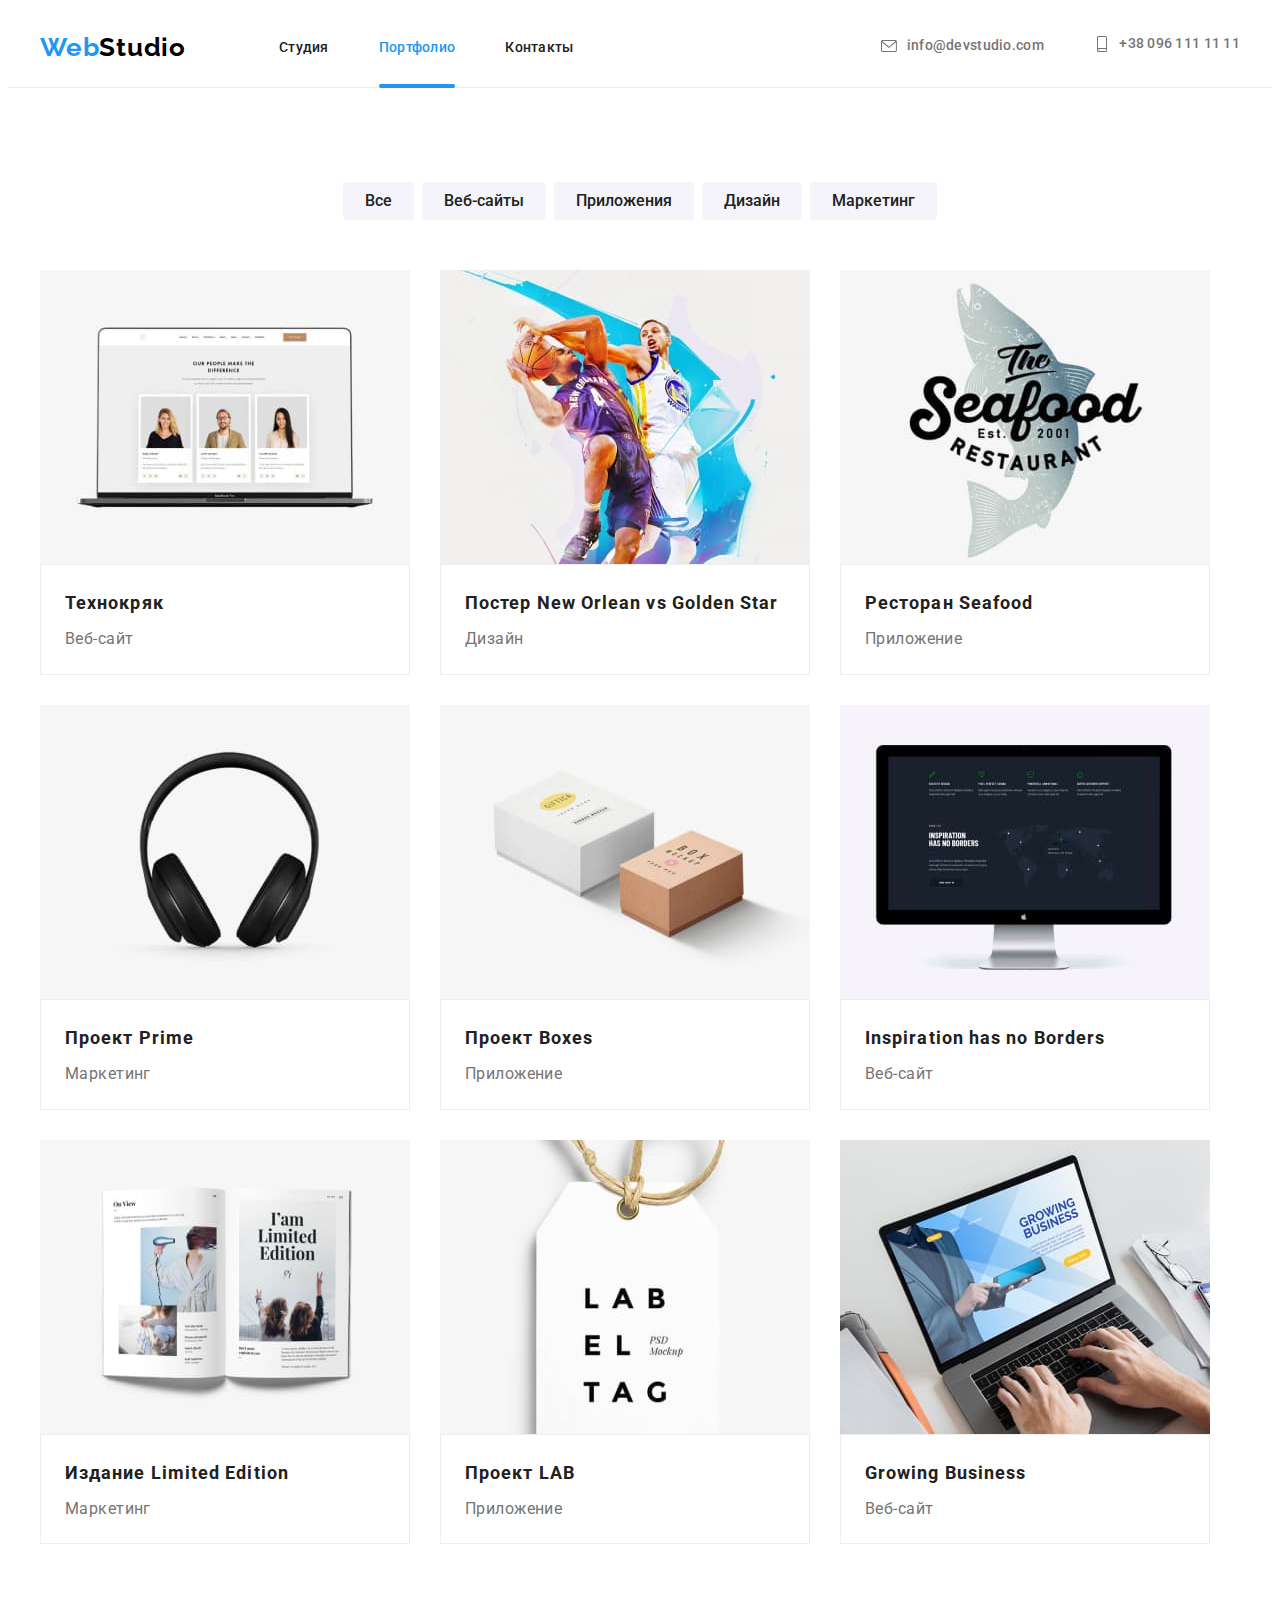
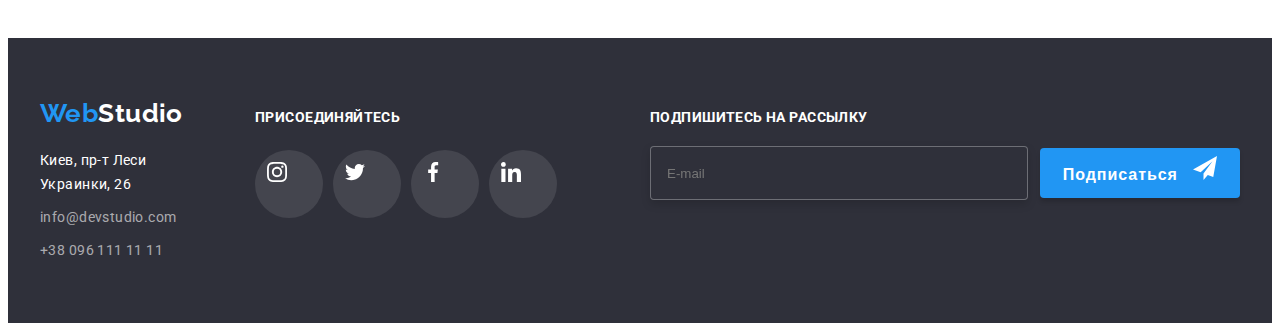
==== commit 2835a12d: "забрав спан" ====
--- a/portfolio.html
+++ b/portfolio.html
@@ -327,7 +327,7 @@
               />
             </form>
             <button type="submit" class="button button-icon">
-              <span class="#">Подписаться</span>
+              Подписаться
               <svg class="logo-icon" width="24" height="24">
                 <use href="./images/symbol-defs.svg#icon-icon-send"></use>
               </svg>
--- a/css/styles.css
+++ b/css/styles.css
@@ -524,27 +524,6 @@
   fill: #ffffff;
 }
 
-/* modal */
-
-.backdrop {
-  position: fixed;
-  top: 0;
-  left: 0;
-  width: 100%;
-  height: 100%;
-}
-
-.close-icon {
-  width: 30px;
-  height: 30px;
-}
-
-.close-window:hover,
-.close-window:focus {
-  fill: var(--accent-color);
-  transition: fill 250ms cubic-bezier(0.4, 0, 0.2, 1);
-}
-
 /* Portfolio */
 
 /* filter */
@@ -666,7 +645,7 @@
   top: 0;
   left: 0;
   transform: translateY(100%);
-  padding: 60px 24px;
+  padding: 66px 24px;
   font-size: 18px;
   line-height: 1.55;
   color: #ffffff;
@@ -716,6 +695,10 @@
   border: 1px solid rgba(255, 255, 255, 0.3);
   filter: drop-shadow(0px 4px 4px rgba(0, 0, 0, 0.15));
   border-radius: 4px;
+}
+
+.footer-form {
+  display: flex;
 }
 
 .button {
@@ -740,20 +723,8 @@
   background-color: #188ce8;
 }
 
-.button.button-icon {
-  display: flex;
-  align-items: center;
-  justify-content: center;
-}
-
 .logo-icon {
   margin-left: 10px;
-}
-
-.write {
-  display: flex;
-  align-items: center;
-  justify-content: center;
 }
 
 /* backdrop */
@@ -801,11 +772,19 @@
   position: absolute;
   top: 8px;
   right: 8px;
+  width: 30px;
+  height: 30px;
   padding: 6px;
   border-radius: 50%;
   background-color: #ffffff;
   border: 1px solid rgba(0, 0, 0, 0.1);
   cursor: pointer;
+  transition: fill 250ms cubic-bezier(0.4, 0, 0.2, 1);
+}
+
+.close-window:hover,
+.close-window:focus {
+  fill: var(--accent-color);
   transition: fill 250ms cubic-bezier(0.4, 0, 0.2, 1);
 }
 
@@ -842,6 +821,7 @@
   border: 1px solid rgba(33, 33, 33, 0.2);
   box-sizing: border-box;
   border-radius: 4px;
+  margin-top: 4px;
 }
 
 .form-input {
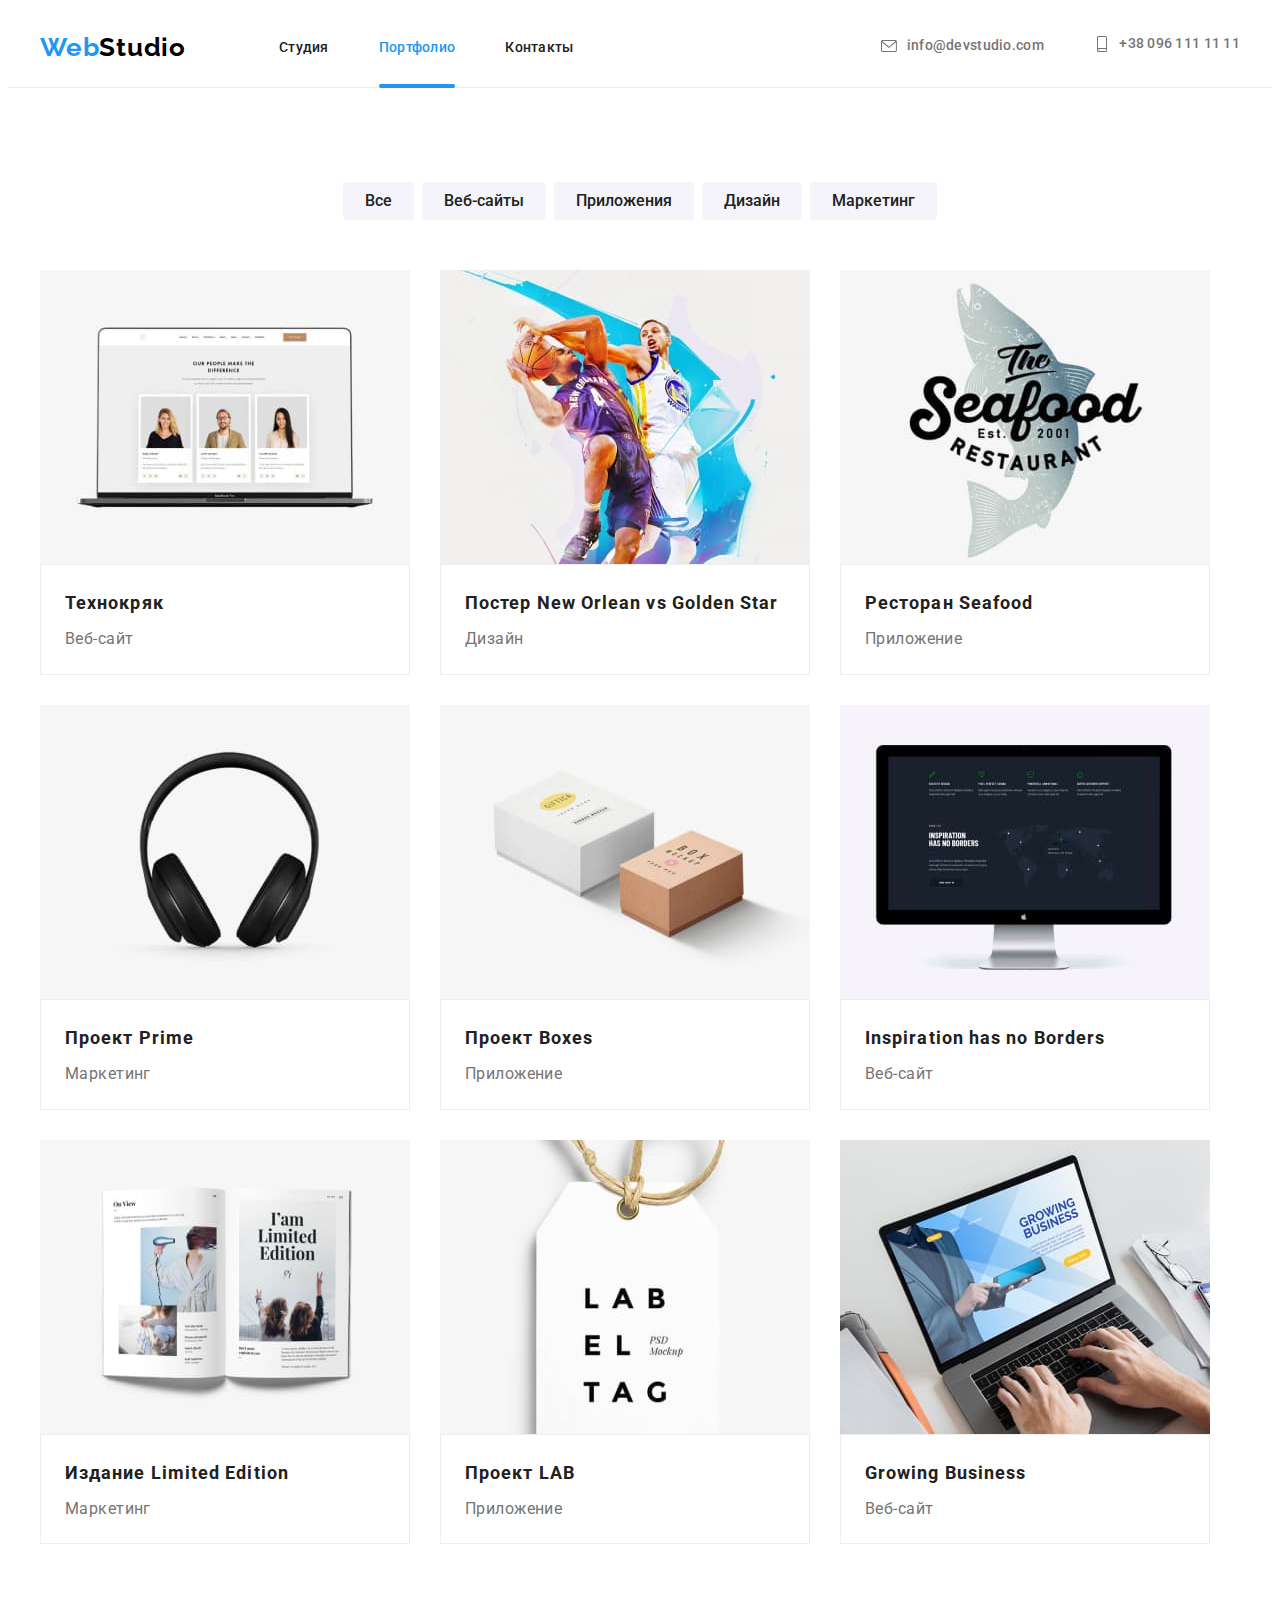
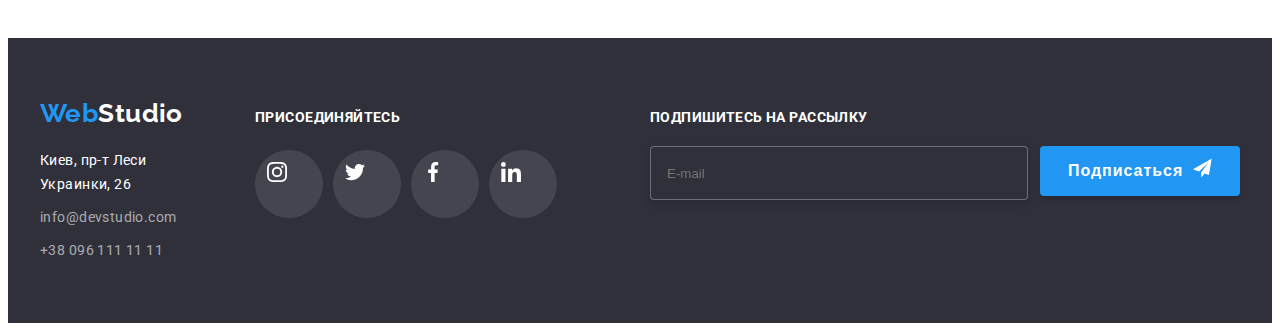
==== commit ff8a840c: "виправив" ====
--- a/portfolio.html
+++ b/portfolio.html
@@ -325,13 +325,14 @@
                 class="mail-text"
                 autocomplete="on"
               />
+
+              <button type="submit" class="button">
+                Подписаться
+                <svg class="logo-icon" width="24" height="24">
+                  <use href="./images/symbol-defs.svg#icon-icon-send"></use>
+                </svg>
+              </button>
             </form>
-            <button type="submit" class="button button-icon">
-              Подписаться
-              <svg class="logo-icon" width="24" height="24">
-                <use href="./images/symbol-defs.svg#icon-icon-send"></use>
-              </svg>
-            </button>
           </div>
         </div>
       </div>
--- a/css/styles.css
+++ b/css/styles.css
@@ -702,11 +702,13 @@
 }
 
 .button {
+  display: flex;
   width: 200px;
   height: 50px;
   font-weight: 700;
   font-size: 16px;
   margin-left: 12px;
+  padding: 10px 28px;
   line-height: 1.87;
   letter-spacing: 0.06em;
   color: #ffffff;
